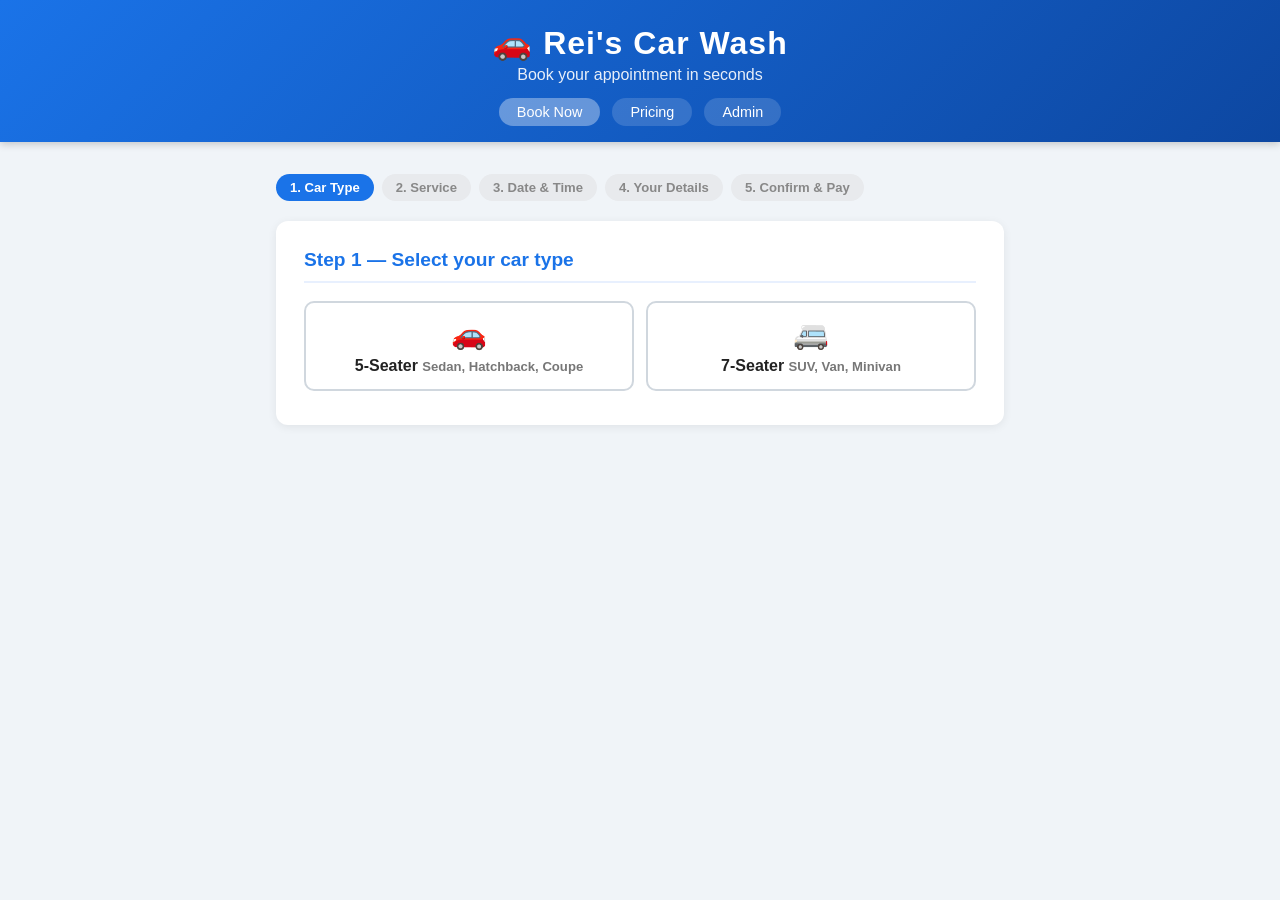
==== index.html @ 037c61a2 "Add Rei's Car Wash scheduling and payment system Full-featured car wash booking system with no paid " ====
<!DOCTYPE html>
<html lang="en">
<head>
  <meta charset="UTF-8" />
  <meta name="viewport" content="width=device-width, initial-scale=1.0" />
  <title>Book a Wash – Rei's Car Wash</title>
  <link rel="stylesheet" href="style.css" />
</head>
<body>

<header>
  <h1>🚗 Rei's Car Wash</h1>
  <p>Book your appointment in seconds</p>
  <nav>
    <a href="index.html" class="active">Book Now</a>
    <a href="pricing.html">Pricing</a>
    <a href="admin.html">Admin</a>
  </nav>
</header>

<div class="container">

  <!-- Step tracker -->
  <div id="stepTracker" style="display:flex;gap:8px;margin-bottom:20px;flex-wrap:wrap;">
    <div class="step-indicator active" data-step="1">1. Car Type</div>
    <div class="step-indicator" data-step="2">2. Service</div>
    <div class="step-indicator" data-step="3">3. Date &amp; Time</div>
    <div class="step-indicator" data-step="4">4. Your Details</div>
    <div class="step-indicator" data-step="5">5. Confirm &amp; Pay</div>
  </div>

  <!-- ── Step 1: Car Type ───────────────────── -->
  <div id="step1" class="step-panel">
    <div class="card">
      <h2>Step 1 — Select your car type</h2>
      <div class="option-grid" id="carTypeGrid"></div>
    </div>
  </div>

  <!-- ── Step 2: Service ────────────────────── -->
  <div id="step2" class="step-panel" style="display:none">
    <div class="card">
      <h2>Step 2 — Choose a service</h2>
      <div class="option-grid" id="serviceGrid"></div>
    </div>
    <div style="text-align:right">
      <button class="btn btn-secondary btn-sm" onclick="goToStep(1)">← Back</button>
    </div>
  </div>

  <!-- ── Step 3: Date & Time ────────────────── -->
  <div id="step3" class="step-panel" style="display:none">
    <div class="card">
      <h2>Step 3 — Pick a date &amp; time</h2>

      <div class="form-group">
        <label for="dateInput">Select a date</label>
        <input type="date" id="dateInput" />
      </div>

      <div class="form-group">
        <label>Available time slots</label>
        <div id="slotGrid" class="slot-grid">
          <p style="color:#888;font-size:0.9rem">Choose a date to see available slots.</p>
        </div>
      </div>
    </div>
    <div style="text-align:right">
      <button class="btn btn-secondary btn-sm" onclick="goToStep(2)">← Back</button>
    </div>
  </div>

  <!-- ── Step 4: Customer Details ───────────── -->
  <div id="step4" class="step-panel" style="display:none">
    <div class="card">
      <h2>Step 4 — Your details</h2>

      <div class="form-group">
        <label for="custName">Full name *</label>
        <input type="text" id="custName" placeholder="Jane Smith" />
      </div>

      <div class="form-group">
        <label for="custEmail">Email address *</label>
        <input type="email" id="custEmail" placeholder="jane@email.com" />
      </div>

      <div class="form-group">
        <label for="custPhone">Phone number (optional)</label>
        <input type="tel" id="custPhone" placeholder="+1 555 000 0000" />
      </div>

      <div class="form-group">
        <label for="custNotes">Special requests (optional)</label>
        <textarea id="custNotes" placeholder="e.g. extra dirty, needs pet hair removal…"></textarea>
      </div>
    </div>
    <div style="text-align:right">
      <button class="btn btn-secondary btn-sm" onclick="goToStep(3)">← Back</button>
    </div>
  </div>

  <!-- ── Step 5: Summary & Pay ─────────────── -->
  <div id="step5" class="step-panel" style="display:none">
    <div class="card">
      <h2>Step 5 — Review &amp; pay</h2>

      <div class="summary-box" id="bookingSummary"></div>

      <div id="paymentSection">
        <div class="alert alert-info">
          💳 Pay securely via PayPal. No account needed — you can also pay with a debit or credit card on the PayPal page.
        </div>

        <a id="paypalBtn" href="#" target="_blank" class="btn btn-paypal">
          <img src="https://www.paypalobjects.com/webstatic/icon/pp258.png"
               alt="PayPal" width="24" style="border-radius:4px" onerror="this.style.display='none'" />
          Pay with PayPal
        </a>

        <button class="btn btn-primary" id="confirmBtn" style="margin-top:12px">
          ✅ I've paid — Confirm my booking
        </button>
      </div>

      <div id="alreadyPaidNotice" style="display:none" class="alert alert-warning">
        ℹ️ Click <strong>"Confirm my booking"</strong> after completing your PayPal payment.
      </div>
    </div>
    <div style="text-align:right">
      <button class="btn btn-secondary btn-sm" onclick="goToStep(4)">← Back</button>
    </div>
  </div>

</div><!-- /.container -->

<script src="data.js"></script>
<script>
/* ==========================================
   Booking page logic
   ========================================== */

let booking = {
  carTypeId: null,
  serviceId: null,
  date: null,
  time: null,
  customerName: null,
  customerEmail: null,
  customerPhone: null,
  customerNotes: null
};

let currentStep = 1;

// ── Step tracker styling ─────────────────────
(function injectStepStyles() {
  const s = document.createElement("style");
  s.textContent = `
    .step-indicator {
      padding: 6px 14px;
      border-radius: 20px;
      font-size: 0.82rem;
      font-weight: 600;
      background: #e8eaed;
      color: #888;
      white-space: nowrap;
    }
    .step-indicator.active {
      background: #1a73e8;
      color: white;
    }
    .step-indicator.done {
      background: #43a047;
      color: white;
    }
  `;
  document.head.appendChild(s);
})();

// ── Car type grid ─────────────────────────────
function renderCarTypes() {
  const grid = document.getElementById("carTypeGrid");
  grid.innerHTML = CAR_TYPES.map(ct => `
    <label class="option-card" id="ct-${ct.id}" onclick="selectCarType('${ct.id}')">
      <span class="icon">${ct.icon}</span>
      <span class="name">${ct.name}</span>
      <span class="duration">${ct.description}</span>
    </label>
  `).join("");
}

function selectCarType(id) {
  booking.carTypeId = id;
  document.querySelectorAll("#carTypeGrid .option-card").forEach(el => el.classList.remove("selected"));
  document.getElementById("ct-" + id).classList.add("selected");
  setTimeout(() => goToStep(2), 300);
}

// ── Service grid ──────────────────────────────
function renderServices() {
  const grid = document.getElementById("serviceGrid");
  grid.innerHTML = SERVICES.map(s => {
    const price = booking.carTypeId ? s.prices[booking.carTypeId] : "–";
    return `
      <label class="option-card" id="svc-${s.id}" onclick="selectService('${s.id}')">
        <span class="icon">${s.icon}</span>
        <span class="name">${s.name}</span>
        <span class="price">${CONFIG.currency}${price}</span>
        <span class="duration">⏱ ${s.duration} min · ${s.description}</span>
      </label>
    `;
  }).join("");
}

function selectService(id) {
  booking.serviceId = id;
  document.querySelectorAll("#serviceGrid .option-card").forEach(el => el.classList.remove("selected"));
  document.getElementById("svc-" + id).classList.add("selected");
  setTimeout(() => goToStep(3), 300);
}

// ── Date & slot selection ─────────────────────
function initDatePicker() {
  const input = document.getElementById("dateInput");
  const today = new Date();
  const max   = new Date(today);
  max.setDate(max.getDate() + CONFIG.bookingWindowDays);

  input.min = today.toISOString().split("T")[0];
  input.max = max.toISOString().split("T")[0];
  input.value = "";

  input.addEventListener("change", () => {
    booking.date = input.value;
    booking.time = null;
    renderSlots();
  });
}

function renderSlots() {
  const grid = document.getElementById("slotGrid");
  if (!booking.date) { grid.innerHTML = "<p>Choose a date above.</p>"; return; }

  const dayName = Utils.getDayName(booking.date);
  const schedule = Storage.getSchedule();
  const daySched = schedule[dayName];

  if (!daySched || !daySched.open) {
    grid.innerHTML = `<div class="alert alert-warning">Sorry, we are closed on ${dayName.charAt(0).toUpperCase()+dayName.slice(1)}s.</div>`;
    return;
  }

  const service = SERVICES.find(s => s.id === booking.serviceId);
  const allBookings = Storage.getBookings().filter(b => b.date === booking.date && b.status !== "cancelled");

  // Convert existing bookings to {startMins, duration}
  const bookedSlots = allBookings.map(b => {
    const svc = SERVICES.find(s => s.id === b.serviceId);
    const [h, m] = b.time.split(":").map(Number);
    return { startMins: h * 60 + m, duration: svc ? svc.duration : 60 };
  });

  const slots = Utils.generateSlots(daySched, bookedSlots, service.duration);

  if (slots.length === 0) {
    grid.innerHTML = `<div class="alert alert-warning">No available slots on this day for a ${service.name} (${service.duration} min). Try another day.</div>`;
    return;
  }

  grid.innerHTML = slots.map(slot => `
    <button class="slot-btn ${slot.booked ? "booked" : ""} ${booking.time === slot.time ? "selected" : ""}"
            onclick="${slot.booked ? "" : `selectSlot('${slot.time}')`}"
            ${slot.booked ? "disabled" : ""}>
      ${Utils.formatTime(slot.time)}${slot.booked ? "<br><small>Booked</small>" : ""}
    </button>
  `).join("");
}

function selectSlot(time) {
  booking.time = time;
  document.querySelectorAll(".slot-btn").forEach(b => b.classList.remove("selected"));
  event.target.closest(".slot-btn").classList.add("selected");
  setTimeout(() => goToStep(4), 300);
}

// ── Summary ───────────────────────────────────
function renderSummary() {
  const service  = SERVICES.find(s => s.id === booking.serviceId);
  const carType  = CAR_TYPES.find(c => c.id === booking.carTypeId);
  const price    = service.prices[booking.carTypeId];

  document.getElementById("bookingSummary").innerHTML = `
    <h3>📋 Booking Summary</h3>
    <div class="summary-row"><span>Name</span><span>${booking.customerName}</span></div>
    <div class="summary-row"><span>Email</span><span>${booking.customerEmail}</span></div>
    <div class="summary-row"><span>Date</span><span>${Utils.formatDate(booking.date)}</span></div>
    <div class="summary-row"><span>Time</span><span>${Utils.formatTime(booking.time)}</span></div>
    <div class="summary-row"><span>Car type</span><span>${carType.icon} ${carType.name}</span></div>
    <div class="summary-row"><span>Service</span><span>${service.icon} ${service.name}</span></div>
    <div class="summary-row"><span>Duration</span><span>${service.duration} min</span></div>
    <div class="summary-row total"><span>Total due</span><span>${CONFIG.currency}${price}</span></div>
  `;

  const paypalUrl = Utils.paypalLink(price, `${service.name} – ${CONFIG.businessName}`);
  document.getElementById("paypalBtn").href = paypalUrl;
}

// ── Step navigation ───────────────────────────
function goToStep(n) {
  // Validate before advancing
  if (n > currentStep) {
    if (!validateStep(currentStep)) return;
  }

  document.querySelectorAll(".step-panel").forEach((el, i) => {
    el.style.display = (i + 1 === n) ? "block" : "none";
  });

  document.querySelectorAll(".step-indicator").forEach((el, i) => {
    el.classList.remove("active", "done");
    if (i + 1 === n)  el.classList.add("active");
    if (i + 1 < n)   el.classList.add("done");
  });

  currentStep = n;

  if (n === 2) renderServices();
  if (n === 3) initDatePicker();
  if (n === 5) renderSummary();

  window.scrollTo({ top: 0, behavior: "smooth" });
}

function validateStep(n) {
  if (n === 1 && !booking.carTypeId) {
    alert("Please select a car type."); return false;
  }
  if (n === 2 && !booking.serviceId) {
    alert("Please choose a service."); return false;
  }
  if (n === 3) {
    if (!booking.date) { alert("Please pick a date."); return false; }
    if (!booking.time) { alert("Please select a time slot."); return false; }
  }
  if (n === 4) {
    const name  = document.getElementById("custName").value.trim();
    const email = document.getElementById("custEmail").value.trim();
    if (!name)  { alert("Please enter your name."); return false; }
    if (!email || !email.includes("@")) { alert("Please enter a valid email."); return false; }
    booking.customerName  = name;
    booking.customerEmail = email;
    booking.customerPhone = document.getElementById("custPhone").value.trim();
    booking.customerNotes = document.getElementById("custNotes").value.trim();
  }
  return true;
}

// ── Confirm booking ───────────────────────────
document.getElementById("confirmBtn").addEventListener("click", () => {
  const saved = Storage.addBooking({ ...booking });

  // Redirect to confirmation page
  localStorage.setItem("rcw_last_booking", JSON.stringify(saved));
  window.location.href = "confirmation.html";
});

// ── Init ──────────────────────────────────────
renderCarTypes();
</script>

</body>
</html>
---- style.css ----
/* =============================================
   Rei's Car Wash - Main Stylesheet
   ============================================= */

* {
  box-sizing: border-box;
  margin: 0;
  padding: 0;
}

body {
  font-family: 'Segoe UI', Tahoma, Geneva, Verdana, sans-serif;
  background: #f0f4f8;
  color: #333;
  min-height: 100vh;
}

/* ── Header ─────────────────────────────────── */
header {
  background: linear-gradient(135deg, #1a73e8, #0d47a1);
  color: white;
  text-align: center;
  padding: 24px 16px 16px;
  box-shadow: 0 2px 8px rgba(0,0,0,0.2);
}

header h1 {
  font-size: 2rem;
  letter-spacing: 1px;
}

header p {
  opacity: 0.9;
  margin-top: 4px;
  font-size: 1rem;
}

nav {
  display: flex;
  justify-content: center;
  gap: 12px;
  margin-top: 14px;
  flex-wrap: wrap;
}

nav a {
  color: white;
  text-decoration: none;
  background: rgba(255,255,255,0.15);
  padding: 6px 18px;
  border-radius: 20px;
  font-size: 0.9rem;
  transition: background 0.2s;
}

nav a:hover, nav a.active {
  background: rgba(255,255,255,0.35);
}

/* ── Main container ──────────────────────────── */
.container {
  max-width: 760px;
  margin: 32px auto;
  padding: 0 16px;
}

/* ── Cards ──────────────────────────────────── */
.card {
  background: white;
  border-radius: 12px;
  padding: 28px;
  margin-bottom: 24px;
  box-shadow: 0 2px 10px rgba(0,0,0,0.07);
}

.card h2 {
  font-size: 1.2rem;
  color: #1a73e8;
  margin-bottom: 18px;
  border-bottom: 2px solid #e8f0fe;
  padding-bottom: 10px;
}

/* ── Form elements ──────────────────────────── */
.form-group {
  margin-bottom: 18px;
}

label {
  display: block;
  font-weight: 600;
  margin-bottom: 6px;
  color: #444;
  font-size: 0.95rem;
}

input[type="text"],
input[type="email"],
input[type="tel"],
input[type="date"],
input[type="time"],
input[type="number"],
select,
textarea {
  width: 100%;
  padding: 10px 14px;
  border: 1.5px solid #d0d7de;
  border-radius: 8px;
  font-size: 1rem;
  transition: border-color 0.2s;
  background: #fafafa;
}

input:focus, select:focus, textarea:focus {
  outline: none;
  border-color: #1a73e8;
  background: white;
}

textarea {
  resize: vertical;
  min-height: 80px;
}

/* ── Service / car type grid ────────────────── */
.option-grid {
  display: grid;
  grid-template-columns: repeat(auto-fit, minmax(190px, 1fr));
  gap: 12px;
  margin-top: 6px;
}

.option-card {
  border: 2px solid #d0d7de;
  border-radius: 10px;
  padding: 14px 16px;
  cursor: pointer;
  transition: all 0.2s;
  user-select: none;
  text-align: center;
}

.option-card:hover {
  border-color: #1a73e8;
  background: #e8f0fe;
}

.option-card.selected {
  border-color: #1a73e8;
  background: #e8f0fe;
}

.option-card input[type="radio"],
.option-card input[type="checkbox"] {
  display: none;
}

.option-card .icon {
  font-size: 1.8rem;
  display: block;
  margin-bottom: 6px;
}

.option-card .name {
  font-weight: 700;
  font-size: 1rem;
  color: #222;
}

.option-card .price {
  color: #1a73e8;
  font-size: 0.9rem;
  font-weight: 600;
  margin-top: 4px;
}

.option-card .duration {
  color: #777;
  font-size: 0.82rem;
  margin-top: 2px;
}

/* ── Time slot picker ───────────────────────── */
.slot-grid {
  display: flex;
  flex-wrap: wrap;
  gap: 10px;
  margin-top: 8px;
}

.slot-btn {
  padding: 8px 16px;
  border: 2px solid #d0d7de;
  border-radius: 8px;
  background: white;
  cursor: pointer;
  font-size: 0.9rem;
  font-weight: 600;
  color: #444;
  transition: all 0.2s;
}

.slot-btn:hover {
  border-color: #1a73e8;
  color: #1a73e8;
}

.slot-btn.selected {
  background: #1a73e8;
  border-color: #1a73e8;
  color: white;
}

.slot-btn.booked {
  background: #f5f5f5;
  color: #bbb;
  border-color: #e0e0e0;
  cursor: not-allowed;
  text-decoration: line-through;
}

/* ── Summary box ────────────────────────────── */
.summary-box {
  background: #e8f0fe;
  border-left: 4px solid #1a73e8;
  border-radius: 8px;
  padding: 16px 20px;
  margin-bottom: 18px;
}

.summary-box h3 {
  color: #1a73e8;
  margin-bottom: 10px;
  font-size: 1rem;
}

.summary-row {
  display: flex;
  justify-content: space-between;
  padding: 4px 0;
  font-size: 0.95rem;
}

.summary-row.total {
  font-weight: 700;
  font-size: 1.05rem;
  border-top: 1px solid #c5d8ff;
  margin-top: 8px;
  padding-top: 8px;
  color: #0d47a1;
}

/* ── Buttons ─────────────────────────────────── */
.btn {
  display: inline-block;
  padding: 12px 28px;
  border-radius: 8px;
  border: none;
  font-size: 1rem;
  font-weight: 700;
  cursor: pointer;
  text-decoration: none;
  transition: all 0.2s;
  text-align: center;
}

.btn-primary {
  background: #1a73e8;
  color: white;
  width: 100%;
}

.btn-primary:hover {
  background: #1558b0;
}

.btn-paypal {
  background: #003087;
  color: white;
  width: 100%;
  margin-top: 10px;
  display: flex;
  align-items: center;
  justify-content: center;
  gap: 10px;
}

.btn-paypal:hover {
  background: #00206b;
}

.btn-secondary {
  background: #f1f3f4;
  color: #444;
  border: 1.5px solid #d0d7de;
}

.btn-secondary:hover {
  background: #e2e5ea;
}

.btn-danger {
  background: #e53935;
  color: white;
  padding: 6px 14px;
  font-size: 0.85rem;
}

.btn-danger:hover {
  background: #b71c1c;
}

.btn-sm {
  padding: 7px 16px;
  font-size: 0.85rem;
}

/* ── Alert / Info boxes ─────────────────────── */
.alert {
  padding: 14px 18px;
  border-radius: 8px;
  margin-bottom: 16px;
  font-size: 0.95rem;
}

.alert-success {
  background: #e8f5e9;
  border-left: 4px solid #43a047;
  color: #1b5e20;
}

.alert-info {
  background: #e3f2fd;
  border-left: 4px solid #1e88e5;
  color: #0d47a1;
}

.alert-warning {
  background: #fff8e1;
  border-left: 4px solid #ffb300;
  color: #6d4c00;
}

.alert-error {
  background: #ffebee;
  border-left: 4px solid #e53935;
  color: #b71c1c;
}

/* ── Confirmation page ──────────────────────── */
.confirmation-header {
  text-align: center;
  padding: 20px 0 10px;
}

.confirmation-header .check-icon {
  font-size: 3.5rem;
  display: block;
  margin-bottom: 8px;
}

.confirmation-header h2 {
  font-size: 1.5rem;
  color: #2e7d32;
  border: none;
  margin: 0;
  padding: 0;
}

.confirmation-header p {
  color: #555;
  margin-top: 6px;
}

.detail-table {
  width: 100%;
  border-collapse: collapse;
  margin-top: 10px;
}

.detail-table td {
  padding: 9px 12px;
  border-bottom: 1px solid #eee;
  font-size: 0.95rem;
}

.detail-table td:first-child {
  font-weight: 600;
  color: #555;
  width: 40%;
}

/* ── Admin specific ─────────────────────────── */
.schedule-grid {
  display: grid;
  grid-template-columns: repeat(auto-fill, minmax(140px, 1fr));
  gap: 10px;
  margin-top: 8px;
}

.day-card {
  border: 2px solid #d0d7de;
  border-radius: 10px;
  padding: 12px;
  text-align: center;
  cursor: pointer;
  transition: all 0.2s;
  user-select: none;
}

.day-card.active {
  border-color: #1a73e8;
  background: #e8f0fe;
}

.day-card .day-name {
  font-weight: 700;
  margin-bottom: 6px;
}

.day-card .day-hours {
  font-size: 0.78rem;
  color: #666;
}

.time-range {
  display: flex;
  gap: 10px;
  align-items: center;
}

.time-range span {
  color: #777;
  font-size: 0.9rem;
}

.bookings-list {
  list-style: none;
}

.booking-item {
  display: flex;
  justify-content: space-between;
  align-items: center;
  padding: 12px 14px;
  border: 1px solid #e0e0e0;
  border-radius: 8px;
  margin-bottom: 10px;
  background: #fafafa;
  flex-wrap: wrap;
  gap: 8px;
}

.booking-item .booking-info .name {
  font-weight: 700;
  font-size: 1rem;
}

.booking-item .booking-info .details {
  font-size: 0.85rem;
  color: #666;
  margin-top: 2px;
}

.booking-item .booking-actions {
  display: flex;
  gap: 8px;
}

.badge {
  display: inline-block;
  padding: 2px 10px;
  border-radius: 12px;
  font-size: 0.78rem;
  font-weight: 700;
}

.badge-pending {
  background: #fff8e1;
  color: #f57f17;
}

.badge-confirmed {
  background: #e8f5e9;
  color: #2e7d32;
}

.badge-cancelled {
  background: #ffebee;
  color: #c62828;
}

/* ── Pricing table ──────────────────────────── */
.pricing-table {
  width: 100%;
  border-collapse: collapse;
  font-size: 0.95rem;
}

.pricing-table th {
  background: #1a73e8;
  color: white;
  padding: 10px 14px;
  text-align: left;
}

.pricing-table td {
  padding: 10px 14px;
  border-bottom: 1px solid #e0e0e0;
}

.pricing-table tr:last-child td {
  border-bottom: none;
}

.pricing-table tr:nth-child(even) td {
  background: #f8f9fa;
}

/* ── Responsive ─────────────────────────────── */
@media (max-width: 500px) {
  header h1 { font-size: 1.5rem; }
  .container { padding: 0 10px; }
  .card { padding: 18px; }
  .time-range { flex-direction: column; align-items: flex-start; }
}

/* ── Print styles (for confirmation) ───────── */
@media print {
  header nav, .btn, .no-print { display: none !important; }
  body { background: white; }
  .card { box-shadow: none; border: 1px solid #ccc; }
}
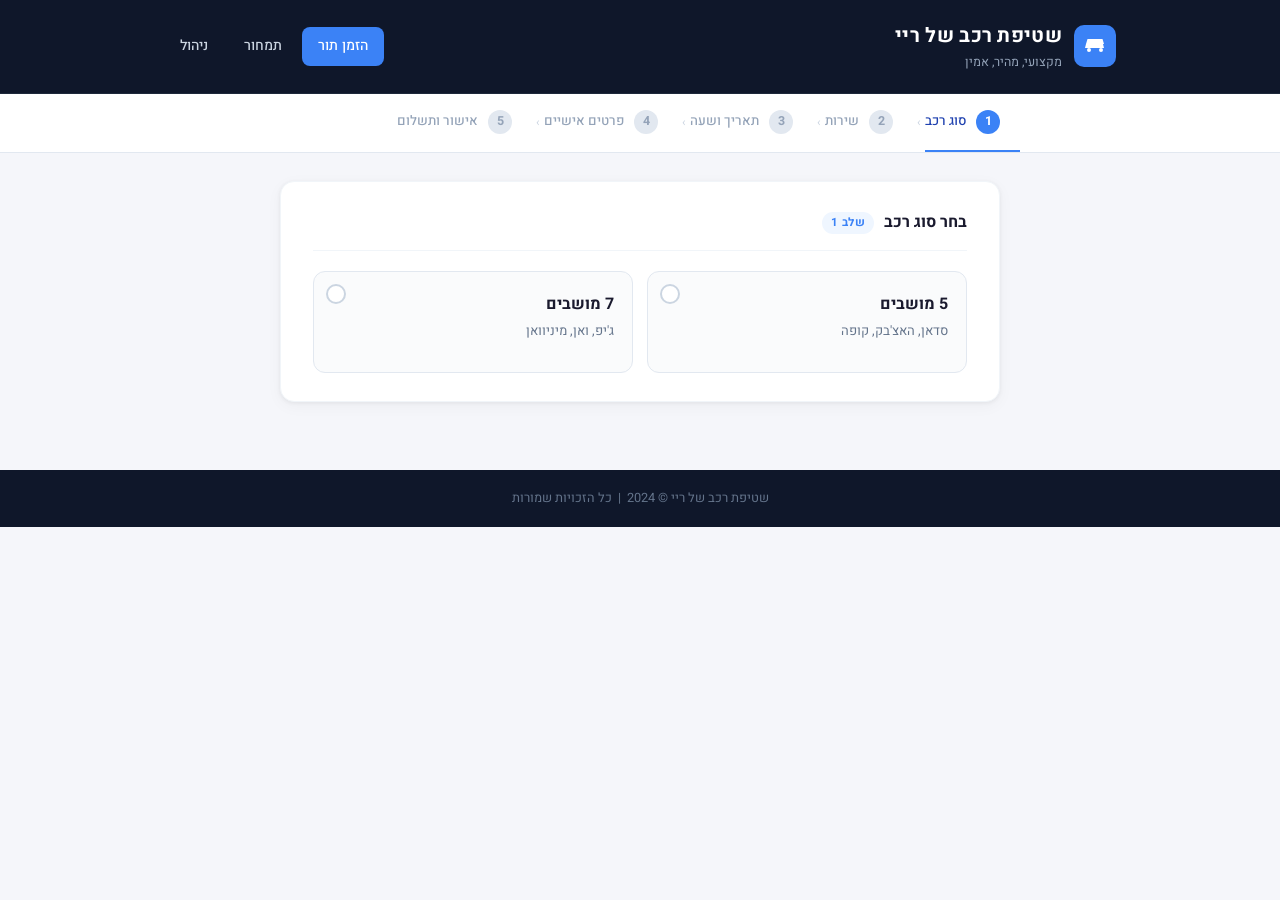
==== commit c638622d: "Fix step 4 next button, booked slot blocking, full Hebrew rewrite - Add "המשך לתשלום" (next) button " ====
--- a/index.html
+++ b/index.html
@@ -1,192 +1,203 @@
 <!DOCTYPE html>
-<html lang="en">
+<html lang="he" dir="rtl">
 <head>
   <meta charset="UTF-8" />
   <meta name="viewport" content="width=device-width, initial-scale=1.0" />
-  <title>Book a Wash – Rei's Car Wash</title>
+  <title>הזמן תור - שטיפת רכב של ריי</title>
   <link rel="stylesheet" href="style.css" />
 </head>
 <body>
 
 <header>
-  <h1>🚗 Rei's Car Wash</h1>
-  <p>Book your appointment in seconds</p>
-  <nav>
-    <a href="index.html" class="active">Book Now</a>
-    <a href="pricing.html">Pricing</a>
-    <a href="admin.html">Admin</a>
-  </nav>
+  <div class="header-top">
+    <div class="logo">
+      <div class="logo-icon">
+        <svg viewBox="0 0 24 24" xmlns="http://www.w3.org/2000/svg">
+          <path d="M21 10H3l1.5-5h15L21 10zM3 10l-1 4h19l-1-4M6 18a2 2 0 1 0 0-4 2 2 0 0 0 0 4zM18 18a2 2 0 1 0 0-4 2 2 0 0 0 0 4z"/>
+        </svg>
+      </div>
+      <div class="logo-text">
+        <h1>שטיפת רכב של ריי</h1>
+        <p>מקצועי, מהיר, אמין</p>
+      </div>
+    </div>
+    <nav>
+      <a href="index.html" class="active">הזמן תור</a>
+      <a href="pricing.html">תמחור</a>
+      <a href="admin.html">ניהול</a>
+    </nav>
+  </div>
+  <div class="header-divider"></div>
 </header>
 
+<!-- Step bar -->
+<div class="step-bar">
+  <div class="step-bar-inner">
+    <div class="step-item active" id="si1">
+      <span class="step-num">1</span>סוג רכב
+    </div>
+    <span class="step-sep">›</span>
+    <div class="step-item" id="si2">
+      <span class="step-num">2</span>שירות
+    </div>
+    <span class="step-sep">›</span>
+    <div class="step-item" id="si3">
+      <span class="step-num">3</span>תאריך ושעה
+    </div>
+    <span class="step-sep">›</span>
+    <div class="step-item" id="si4">
+      <span class="step-num">4</span>פרטים אישיים
+    </div>
+    <span class="step-sep">›</span>
+    <div class="step-item" id="si5">
+      <span class="step-num">5</span>אישור ותשלום
+    </div>
+  </div>
+</div>
+
 <div class="container">
 
-  <!-- Step tracker -->
-  <div id="stepTracker" style="display:flex;gap:8px;margin-bottom:20px;flex-wrap:wrap;">
-    <div class="step-indicator active" data-step="1">1. Car Type</div>
-    <div class="step-indicator" data-step="2">2. Service</div>
-    <div class="step-indicator" data-step="3">3. Date &amp; Time</div>
-    <div class="step-indicator" data-step="4">4. Your Details</div>
-    <div class="step-indicator" data-step="5">5. Confirm &amp; Pay</div>
-  </div>
-
-  <!-- ── Step 1: Car Type ───────────────────── -->
+  <!-- Step 1: Car Type -->
   <div id="step1" class="step-panel">
     <div class="card">
-      <h2>Step 1 — Select your car type</h2>
+      <div class="card-title">בחר סוג רכב <span class="title-badge">שלב 1</span></div>
       <div class="option-grid" id="carTypeGrid"></div>
     </div>
   </div>
 
-  <!-- ── Step 2: Service ────────────────────── -->
+  <!-- Step 2: Service -->
   <div id="step2" class="step-panel" style="display:none">
     <div class="card">
-      <h2>Step 2 — Choose a service</h2>
+      <div class="card-title">בחר שירות <span class="title-badge">שלב 2</span></div>
       <div class="option-grid" id="serviceGrid"></div>
     </div>
-    <div style="text-align:right">
-      <button class="btn btn-secondary btn-sm" onclick="goToStep(1)">← Back</button>
-    </div>
-  </div>
-
-  <!-- ── Step 3: Date & Time ────────────────── -->
+    <div style="text-align:left">
+      <button class="btn btn-secondary btn-sm" onclick="goToStep(1)">חזור</button>
+    </div>
+  </div>
+
+  <!-- Step 3: Date & Time -->
   <div id="step3" class="step-panel" style="display:none">
     <div class="card">
-      <h2>Step 3 — Pick a date &amp; time</h2>
-
-      <div class="form-group">
-        <label for="dateInput">Select a date</label>
+      <div class="card-title">בחר תאריך ושעה <span class="title-badge">שלב 3</span></div>
+
+      <div class="form-group">
+        <label for="dateInput">תאריך</label>
         <input type="date" id="dateInput" />
       </div>
 
       <div class="form-group">
-        <label>Available time slots</label>
+        <label>שעות פנויות</label>
         <div id="slotGrid" class="slot-grid">
-          <p style="color:#888;font-size:0.9rem">Choose a date to see available slots.</p>
+          <p style="color:#94a3b8;font-size:0.88rem">בחר תאריך כדי לראות שעות פנויות.</p>
         </div>
       </div>
     </div>
-    <div style="text-align:right">
-      <button class="btn btn-secondary btn-sm" onclick="goToStep(2)">← Back</button>
-    </div>
-  </div>
-
-  <!-- ── Step 4: Customer Details ───────────── -->
+    <div style="text-align:left">
+      <button class="btn btn-secondary btn-sm" onclick="goToStep(2)">חזור</button>
+    </div>
+  </div>
+
+  <!-- Step 4: Customer Details -->
   <div id="step4" class="step-panel" style="display:none">
     <div class="card">
-      <h2>Step 4 — Your details</h2>
-
-      <div class="form-group">
-        <label for="custName">Full name *</label>
-        <input type="text" id="custName" placeholder="Jane Smith" />
-      </div>
-
-      <div class="form-group">
-        <label for="custEmail">Email address *</label>
-        <input type="email" id="custEmail" placeholder="jane@email.com" />
-      </div>
-
-      <div class="form-group">
-        <label for="custPhone">Phone number (optional)</label>
-        <input type="tel" id="custPhone" placeholder="+1 555 000 0000" />
-      </div>
-
-      <div class="form-group">
-        <label for="custNotes">Special requests (optional)</label>
-        <textarea id="custNotes" placeholder="e.g. extra dirty, needs pet hair removal…"></textarea>
-      </div>
-    </div>
-    <div style="text-align:right">
-      <button class="btn btn-secondary btn-sm" onclick="goToStep(3)">← Back</button>
-    </div>
-  </div>
-
-  <!-- ── Step 5: Summary & Pay ─────────────── -->
+      <div class="card-title">פרטים אישיים <span class="title-badge">שלב 4</span></div>
+
+      <div class="form-group">
+        <label for="custName">שם מלא *</label>
+        <input type="text" id="custName" placeholder="ישראל ישראלי" />
+      </div>
+
+      <div class="form-group">
+        <label for="custEmail">כתובת אימייל *</label>
+        <input type="email" id="custEmail" placeholder="israel@email.com" />
+      </div>
+
+      <div class="form-group">
+        <label for="custPhone">מספר טלפון (אופציונלי)</label>
+        <input type="tel" id="custPhone" placeholder="050-000-0000" />
+      </div>
+
+      <div class="form-group">
+        <label for="custNotes">בקשות מיוחדות (אופציונלי)</label>
+        <textarea id="custNotes" placeholder="לדוגמה: רכב מלוכלך במיוחד, הסרת שיער חיות מחמד..."></textarea>
+      </div>
+    </div>
+    <div style="display:flex;justify-content:space-between;align-items:center;margin-top:4px">
+      <button class="btn btn-secondary btn-sm" onclick="goToStep(3)">חזור</button>
+      <button class="btn btn-primary btn-sm" style="width:auto;padding:10px 28px" onclick="goToStep(5)">המשך לתשלום</button>
+    </div>
+  </div>
+
+  <!-- Step 5: Summary & Pay -->
   <div id="step5" class="step-panel" style="display:none">
     <div class="card">
-      <h2>Step 5 — Review &amp; pay</h2>
+      <div class="card-title">סיכום הזמנה ותשלום <span class="title-badge">שלב 5</span></div>
 
       <div class="summary-box" id="bookingSummary"></div>
 
-      <div id="paymentSection">
-        <div class="alert alert-info">
-          💳 Pay securely via PayPal. No account needed — you can also pay with a debit or credit card on the PayPal page.
-        </div>
-
-        <a id="paypalBtn" href="#" target="_blank" class="btn btn-paypal">
-          <img src="https://www.paypalobjects.com/webstatic/icon/pp258.png"
-               alt="PayPal" width="24" style="border-radius:4px" onerror="this.style.display='none'" />
-          Pay with PayPal
-        </a>
-
-        <button class="btn btn-primary" id="confirmBtn" style="margin-top:12px">
-          ✅ I've paid — Confirm my booking
-        </button>
-      </div>
-
-      <div id="alreadyPaidNotice" style="display:none" class="alert alert-warning">
-        ℹ️ Click <strong>"Confirm my booking"</strong> after completing your PayPal payment.
-      </div>
-    </div>
-    <div style="text-align:right">
-      <button class="btn btn-secondary btn-sm" onclick="goToStep(4)">← Back</button>
-    </div>
-  </div>
-
-</div><!-- /.container -->
+      <div class="alert alert-info">
+        <div class="alert-dot"></div>
+        <div>שלח את התשלום דרך <strong>Bitt / DCash</strong> לפרטים המופיעים למטה, ולאחר מכן לחץ על "אשר הזמנה".</div>
+      </div>
+
+      <!-- Bitt inline details -->
+      <div style="border:1.5px solid #d1fae5;border-radius:12px;padding:18px;margin-bottom:16px;background:#f0fdf4">
+        <div style="font-weight:700;color:#065f46;font-size:0.95rem;margin-bottom:12px">פרטי תשלום Bitt / DCash</div>
+        <table style="width:100%;border-collapse:collapse;font-size:0.9rem">
+          <tr>
+            <td style="color:#6b7280;padding:5px 0;width:40%">שלח אל</td>
+            <td style="font-weight:700;color:#1a1a2e" id="s5BittId"></td>
+          </tr>
+          <tr>
+            <td style="color:#6b7280;padding:5px 0">שם חשבון</td>
+            <td style="font-weight:700;color:#1a1a2e" id="s5BittName"></td>
+          </tr>
+          <tr>
+            <td style="color:#6b7280;padding:5px 0">סכום</td>
+            <td style="font-weight:800;color:#065f46;font-size:1.05rem" id="s5BittAmt"></td>
+          </tr>
+          <tr>
+            <td style="color:#6b7280;padding:5px 0">הערה / אסמכתא</td>
+            <td style="font-weight:700;color:#1a1a2e">יוצג לאחר אישור ההזמנה</td>
+          </tr>
+        </table>
+      </div>
+
+      <button class="btn btn-primary" id="confirmBtn">
+        שלחתי את התשלום - אשר הזמנה
+      </button>
+    </div>
+    <div style="text-align:left">
+      <button class="btn btn-secondary btn-sm" onclick="goToStep(4)">חזור</button>
+    </div>
+  </div>
+
+</div>
+
+<footer>
+  <p>שטיפת רכב של ריי &copy; 2024 &nbsp;|&nbsp; כל הזכויות שמורות</p>
+</footer>
 
 <script src="data.js"></script>
 <script>
-/* ==========================================
-   Booking page logic
-   ========================================== */
-
 let booking = {
-  carTypeId: null,
-  serviceId: null,
-  date: null,
-  time: null,
-  customerName: null,
-  customerEmail: null,
-  customerPhone: null,
-  customerNotes: null
+  carTypeId: null, serviceId: null,
+  date: null, time: null,
+  customerName: null, customerEmail: null,
+  customerPhone: null, customerNotes: null
 };
 
 let currentStep = 1;
 
-// ── Step tracker styling ─────────────────────
-(function injectStepStyles() {
-  const s = document.createElement("style");
-  s.textContent = `
-    .step-indicator {
-      padding: 6px 14px;
-      border-radius: 20px;
-      font-size: 0.82rem;
-      font-weight: 600;
-      background: #e8eaed;
-      color: #888;
-      white-space: nowrap;
-    }
-    .step-indicator.active {
-      background: #1a73e8;
-      color: white;
-    }
-    .step-indicator.done {
-      background: #43a047;
-      color: white;
-    }
-  `;
-  document.head.appendChild(s);
-})();
-
-// ── Car type grid ─────────────────────────────
+// ── Car types ─────────────────────────────────
 function renderCarTypes() {
-  const grid = document.getElementById("carTypeGrid");
-  grid.innerHTML = CAR_TYPES.map(ct => `
-    <label class="option-card" id="ct-${ct.id}" onclick="selectCarType('${ct.id}')">
-      <span class="icon">${ct.icon}</span>
-      <span class="name">${ct.name}</span>
-      <span class="duration">${ct.description}</span>
-    </label>
+  document.getElementById("carTypeGrid").innerHTML = CAR_TYPES.map(ct => `
+    <div class="option-card" id="ct-${ct.id}" onclick="selectCarType('${ct.id}')">
+      <div class="check-mark"></div>
+      <div class="opt-name">${ct.name}</div>
+      <div class="opt-desc">${ct.description}</div>
+    </div>
   `).join("");
 }
 
@@ -194,21 +205,21 @@
   booking.carTypeId = id;
   document.querySelectorAll("#carTypeGrid .option-card").forEach(el => el.classList.remove("selected"));
   document.getElementById("ct-" + id).classList.add("selected");
-  setTimeout(() => goToStep(2), 300);
-}
-
-// ── Service grid ──────────────────────────────
+  setTimeout(() => goToStep(2), 280);
+}
+
+// ── Services ──────────────────────────────────
 function renderServices() {
-  const grid = document.getElementById("serviceGrid");
-  grid.innerHTML = SERVICES.map(s => {
-    const price = booking.carTypeId ? s.prices[booking.carTypeId] : "–";
+  document.getElementById("serviceGrid").innerHTML = SERVICES.map(s => {
+    const price = booking.carTypeId ? s.prices[booking.carTypeId] : "-";
     return `
-      <label class="option-card" id="svc-${s.id}" onclick="selectService('${s.id}')">
-        <span class="icon">${s.icon}</span>
-        <span class="name">${s.name}</span>
-        <span class="price">${CONFIG.currency}${price}</span>
-        <span class="duration">⏱ ${s.duration} min · ${s.description}</span>
-      </label>
+      <div class="option-card" id="svc-${s.id}" onclick="selectService('${s.id}')">
+        <div class="check-mark"></div>
+        <div class="opt-name">${s.name}</div>
+        <div class="opt-desc">${s.description}</div>
+        <div class="opt-price">${CONFIG.currency}${price}</div>
+        <div class="opt-duration">${s.duration} דקות</div>
+      </div>
     `;
   }).join("");
 }
@@ -217,137 +228,128 @@
   booking.serviceId = id;
   document.querySelectorAll("#serviceGrid .option-card").forEach(el => el.classList.remove("selected"));
   document.getElementById("svc-" + id).classList.add("selected");
-  setTimeout(() => goToStep(3), 300);
-}
-
-// ── Date & slot selection ─────────────────────
+  setTimeout(() => goToStep(3), 280);
+}
+
+// ── Date & slots ──────────────────────────────
 function initDatePicker() {
   const input = document.getElementById("dateInput");
   const today = new Date();
   const max   = new Date(today);
   max.setDate(max.getDate() + CONFIG.bookingWindowDays);
-
-  input.min = today.toISOString().split("T")[0];
-  input.max = max.toISOString().split("T")[0];
-  input.value = "";
-
-  input.addEventListener("change", () => {
-    booking.date = input.value;
-    booking.time = null;
-    renderSlots();
-  });
+  input.min   = today.toISOString().split("T")[0];
+  input.max   = max.toISOString().split("T")[0];
+  if (!booking.date) input.value = "";
+  input.onchange = () => { booking.date = input.value; booking.time = null; renderSlots(); };
 }
 
 function renderSlots() {
   const grid = document.getElementById("slotGrid");
-  if (!booking.date) { grid.innerHTML = "<p>Choose a date above.</p>"; return; }
-
-  const dayName = Utils.getDayName(booking.date);
+  if (!booking.date) { grid.innerHTML = "<p style='color:#94a3b8;font-size:0.88rem'>בחר תאריך למעלה.</p>"; return; }
+
+  const dayName  = Utils.getDayName(booking.date);
   const schedule = Storage.getSchedule();
   const daySched = schedule[dayName];
 
   if (!daySched || !daySched.open) {
-    grid.innerHTML = `<div class="alert alert-warning">Sorry, we are closed on ${dayName.charAt(0).toUpperCase()+dayName.slice(1)}s.</div>`;
+    const dayMap = { monday:"שני", tuesday:"שלישי", wednesday:"רביעי", thursday:"חמישי", friday:"שישי", saturday:"שבת", sunday:"ראשון" };
+    grid.innerHTML = `<div class="alert alert-warning"><div class="alert-dot"></div><div>אנו סגורים ביום ${dayMap[dayName] || dayName}. אנא בחר יום אחר.</div></div>`;
     return;
   }
 
   const service = SERVICES.find(s => s.id === booking.serviceId);
-  const allBookings = Storage.getBookings().filter(b => b.date === booking.date && b.status !== "cancelled");
-
-  // Convert existing bookings to {startMins, duration}
-  const bookedSlots = allBookings.map(b => {
-    const svc = SERVICES.find(s => s.id === b.serviceId);
-    const [h, m] = b.time.split(":").map(Number);
-    return { startMins: h * 60 + m, duration: svc ? svc.duration : 60 };
-  });
+  const bookedSlots = Storage.getBookings()
+    .filter(b => b.date === booking.date && b.status !== "cancelled")
+    .map(b => {
+      const svc = SERVICES.find(s => s.id === b.serviceId);
+      const [h, m] = b.time.split(":").map(Number);
+      return { startMins: h * 60 + m, duration: svc ? svc.duration : 60 };
+    });
 
   const slots = Utils.generateSlots(daySched, bookedSlots, service.duration);
 
   if (slots.length === 0) {
-    grid.innerHTML = `<div class="alert alert-warning">No available slots on this day for a ${service.name} (${service.duration} min). Try another day.</div>`;
+    grid.innerHTML = `<div class="alert alert-warning"><div class="alert-dot"></div><div>אין שעות פנויות ביום זה לשירות ${service.name}. אנא בחר יום אחר.</div></div>`;
     return;
   }
 
-  grid.innerHTML = slots.map(slot => `
-    <button class="slot-btn ${slot.booked ? "booked" : ""} ${booking.time === slot.time ? "selected" : ""}"
-            onclick="${slot.booked ? "" : `selectSlot('${slot.time}')`}"
-            ${slot.booked ? "disabled" : ""}>
-      ${Utils.formatTime(slot.time)}${slot.booked ? "<br><small>Booked</small>" : ""}
-    </button>
-  `).join("");
-}
-
-function selectSlot(time) {
+  grid.innerHTML = slots.map(slot => {
+    if (slot.booked) {
+      return `<button class="slot-btn" disabled style="cursor:not-allowed;text-decoration:line-through;opacity:0.45">
+        ${Utils.formatTime(slot.time)}<br><small>תפוס</small>
+      </button>`;
+    }
+    return `<button class="slot-btn${booking.time === slot.time ? " selected" : ""}"
+        onclick="selectSlot('${slot.time}', this)">
+      ${Utils.formatTime(slot.time)}
+    </button>`;
+  }).join("");
+}
+
+function selectSlot(time, el) {
   booking.time = time;
   document.querySelectorAll(".slot-btn").forEach(b => b.classList.remove("selected"));
-  event.target.closest(".slot-btn").classList.add("selected");
-  setTimeout(() => goToStep(4), 300);
+  el.classList.add("selected");
+  setTimeout(() => goToStep(4), 280);
 }
 
 // ── Summary ───────────────────────────────────
 function renderSummary() {
-  const service  = SERVICES.find(s => s.id === booking.serviceId);
-  const carType  = CAR_TYPES.find(c => c.id === booking.carTypeId);
-  const price    = service.prices[booking.carTypeId];
+  const service = SERVICES.find(s => s.id === booking.serviceId);
+  const carType = CAR_TYPES.find(c => c.id === booking.carTypeId);
+  const price   = service.prices[booking.carTypeId];
 
   document.getElementById("bookingSummary").innerHTML = `
-    <h3>📋 Booking Summary</h3>
-    <div class="summary-row"><span>Name</span><span>${booking.customerName}</span></div>
-    <div class="summary-row"><span>Email</span><span>${booking.customerEmail}</span></div>
-    <div class="summary-row"><span>Date</span><span>${Utils.formatDate(booking.date)}</span></div>
-    <div class="summary-row"><span>Time</span><span>${Utils.formatTime(booking.time)}</span></div>
-    <div class="summary-row"><span>Car type</span><span>${carType.icon} ${carType.name}</span></div>
-    <div class="summary-row"><span>Service</span><span>${service.icon} ${service.name}</span></div>
-    <div class="summary-row"><span>Duration</span><span>${service.duration} min</span></div>
-    <div class="summary-row total"><span>Total due</span><span>${CONFIG.currency}${price}</span></div>
+    <h3>סיכום ההזמנה</h3>
+    <div class="summary-row"><span>שם</span><span>${booking.customerName}</span></div>
+    <div class="summary-row"><span>אימייל</span><span>${booking.customerEmail}</span></div>
+    <div class="summary-row"><span>תאריך</span><span>${Utils.formatDate(booking.date)}</span></div>
+    <div class="summary-row"><span>שעה</span><span>${Utils.formatTime(booking.time)}</span></div>
+    <div class="summary-row"><span>סוג רכב</span><span>${carType.name}</span></div>
+    <div class="summary-row"><span>שירות</span><span>${service.name}</span></div>
+    <div class="summary-row"><span>משך</span><span>${service.duration} דקות</span></div>
+    <div class="summary-row total"><span>סה"כ לתשלום</span><span>${CONFIG.currency}${price} ${CONFIG.currencyCode}</span></div>
   `;
 
-  const paypalUrl = Utils.paypalLink(price, `${service.name} – ${CONFIG.businessName}`);
-  document.getElementById("paypalBtn").href = paypalUrl;
-}
-
-// ── Step navigation ───────────────────────────
+  document.getElementById("s5BittId").textContent   = CONFIG.bittWalletId;
+  document.getElementById("s5BittName").textContent = CONFIG.bittAccountName;
+  document.getElementById("s5BittAmt").textContent  = CONFIG.currency + price + " " + CONFIG.currencyCode;
+}
+
+// ── Navigation ────────────────────────────────
 function goToStep(n) {
-  // Validate before advancing
-  if (n > currentStep) {
-    if (!validateStep(currentStep)) return;
-  }
+  if (n > currentStep && !validateStep(currentStep)) return;
 
   document.querySelectorAll(".step-panel").forEach((el, i) => {
     el.style.display = (i + 1 === n) ? "block" : "none";
   });
 
-  document.querySelectorAll(".step-indicator").forEach((el, i) => {
+  for (let i = 1; i <= 5; i++) {
+    const el = document.getElementById("si" + i);
     el.classList.remove("active", "done");
-    if (i + 1 === n)  el.classList.add("active");
-    if (i + 1 < n)   el.classList.add("done");
-  });
+    if (i === n) el.classList.add("active");
+    if (i < n)  el.classList.add("done");
+  }
 
   currentStep = n;
-
   if (n === 2) renderServices();
   if (n === 3) initDatePicker();
   if (n === 5) renderSummary();
-
   window.scrollTo({ top: 0, behavior: "smooth" });
 }
 
 function validateStep(n) {
-  if (n === 1 && !booking.carTypeId) {
-    alert("Please select a car type."); return false;
-  }
-  if (n === 2 && !booking.serviceId) {
-    alert("Please choose a service."); return false;
-  }
+  if (n === 1 && !booking.carTypeId) { alert("אנא בחר סוג רכב."); return false; }
+  if (n === 2 && !booking.serviceId) { alert("אנא בחר שירות."); return false; }
   if (n === 3) {
-    if (!booking.date) { alert("Please pick a date."); return false; }
-    if (!booking.time) { alert("Please select a time slot."); return false; }
+    if (!booking.date) { alert("אנא בחר תאריך."); return false; }
+    if (!booking.time) { alert("אנא בחר שעה."); return false; }
   }
   if (n === 4) {
     const name  = document.getElementById("custName").value.trim();
     const email = document.getElementById("custEmail").value.trim();
-    if (!name)  { alert("Please enter your name."); return false; }
-    if (!email || !email.includes("@")) { alert("Please enter a valid email."); return false; }
+    if (!name)                { alert("אנא הכנס שם מלא."); return false; }
+    if (!email.includes("@")) { alert("אנא הכנס כתובת אימייל תקינה."); return false; }
     booking.customerName  = name;
     booking.customerEmail = email;
     booking.customerPhone = document.getElementById("custPhone").value.trim();
@@ -356,11 +358,9 @@
   return true;
 }
 
-// ── Confirm booking ───────────────────────────
+// ── Confirm ───────────────────────────────────
 document.getElementById("confirmBtn").addEventListener("click", () => {
   const saved = Storage.addBooking({ ...booking });
-
-  // Redirect to confirmation page
   localStorage.setItem("rcw_last_booking", JSON.stringify(saved));
   window.location.href = "confirmation.html";
 });
--- a/style.css
+++ b/style.css
@@ -1,87 +1,328 @@
 /* =============================================
-   Rei's Car Wash - Main Stylesheet
+   Rei's Car Wash — Professional Stylesheet
    ============================================= */
 
-* {
+@import url('https://fonts.googleapis.com/css2?family=Heebo:wght@300;400;500;600;700;800&display=swap');
+
+*, *::before, *::after {
   box-sizing: border-box;
   margin: 0;
   padding: 0;
 }
 
+html {
+  direction: rtl;
+}
+
 body {
-  font-family: 'Segoe UI', Tahoma, Geneva, Verdana, sans-serif;
-  background: #f0f4f8;
-  color: #333;
+  font-family: 'Heebo', 'Segoe UI', sans-serif;
+  background: #f5f6fa;
+  color: #1a1a2e;
   min-height: 100vh;
+  font-size: 15px;
+  line-height: 1.6;
 }
 
 /* ── Header ─────────────────────────────────── */
 header {
-  background: linear-gradient(135deg, #1a73e8, #0d47a1);
-  color: white;
+  background: #0f172a;
+  color: white;
+  padding: 0;
+}
+
+.header-top {
+  display: flex;
+  align-items: center;
+  justify-content: space-between;
+  max-width: 1000px;
+  margin: 0 auto;
+  padding: 20px 24px;
+  gap: 16px;
+}
+
+.logo {
+  display: flex;
+  align-items: center;
+  gap: 12px;
+}
+
+.logo-icon {
+  width: 42px;
+  height: 42px;
+  background: #3b82f6;
+  border-radius: 10px;
+  display: flex;
+  align-items: center;
+  justify-content: center;
+  font-size: 0;
+}
+
+.logo-icon svg {
+  width: 24px;
+  height: 24px;
+  fill: white;
+}
+
+.logo-text h1 {
+  font-size: 1.25rem;
+  font-weight: 700;
+  letter-spacing: 0.3px;
+  color: white;
+}
+
+.logo-text p {
+  font-size: 0.78rem;
+  color: #94a3b8;
+  margin-top: 1px;
+}
+
+nav {
+  display: flex;
+  gap: 4px;
+}
+
+nav a {
+  color: #cbd5e1;
+  text-decoration: none;
+  padding: 8px 16px;
+  border-radius: 8px;
+  font-size: 0.88rem;
+  font-weight: 500;
+  transition: all 0.15s;
+}
+
+nav a:hover {
+  background: #1e293b;
+  color: white;
+}
+
+nav a.active {
+  background: #3b82f6;
+  color: white;
+}
+
+.header-divider {
+  height: 1px;
+  background: #1e293b;
+}
+
+/* ── Page hero strip ─────────────────────────── */
+.page-hero {
+  background: linear-gradient(135deg, #1e3a5f 0%, #0f172a 100%);
+  padding: 36px 24px 32px;
   text-align: center;
-  padding: 24px 16px 16px;
-  box-shadow: 0 2px 8px rgba(0,0,0,0.2);
-}
-
-header h1 {
-  font-size: 2rem;
-  letter-spacing: 1px;
-}
-
-header p {
-  opacity: 0.9;
-  margin-top: 4px;
-  font-size: 1rem;
-}
-
-nav {
-  display: flex;
+}
+
+.page-hero h2 {
+  font-size: 1.65rem;
+  font-weight: 700;
+  color: white;
+  margin-bottom: 6px;
+}
+
+.page-hero p {
+  color: #94a3b8;
+  font-size: 0.95rem;
+}
+
+/* ── Step bar ────────────────────────────────── */
+.step-bar {
+  background: white;
+  border-bottom: 1px solid #e2e8f0;
+  padding: 0 24px;
+}
+
+.step-bar-inner {
+  max-width: 760px;
+  margin: 0 auto;
+  display: flex;
+  align-items: stretch;
+  overflow-x: auto;
+}
+
+.step-item {
+  display: flex;
+  align-items: center;
+  gap: 10px;
+  padding: 16px 20px 16px 0;
+  font-size: 0.83rem;
+  color: #94a3b8;
+  font-weight: 500;
+  white-space: nowrap;
+  border-bottom: 3px solid transparent;
+  margin-bottom: -1px;
+  transition: all 0.2s;
+  cursor: default;
+}
+
+.step-item .step-num {
+  width: 24px;
+  height: 24px;
+  border-radius: 50%;
+  background: #e2e8f0;
+  color: #94a3b8;
+  display: flex;
+  align-items: center;
   justify-content: center;
-  gap: 12px;
-  margin-top: 14px;
-  flex-wrap: wrap;
-}
-
-nav a {
-  color: white;
-  text-decoration: none;
-  background: rgba(255,255,255,0.15);
-  padding: 6px 18px;
-  border-radius: 20px;
-  font-size: 0.9rem;
-  transition: background 0.2s;
-}
-
-nav a:hover, nav a.active {
-  background: rgba(255,255,255,0.35);
-}
-
-/* ── Main container ──────────────────────────── */
+  font-size: 0.78rem;
+  font-weight: 700;
+  flex-shrink: 0;
+}
+
+.step-item.active {
+  color: #1e40af;
+  border-bottom-color: #3b82f6;
+}
+
+.step-item.active .step-num {
+  background: #3b82f6;
+  color: white;
+}
+
+.step-item.done {
+  color: #16a34a;
+}
+
+.step-item.done .step-num {
+  background: #16a34a;
+  color: white;
+}
+
+.step-sep {
+  color: #cbd5e1;
+  padding: 0 4px;
+  font-size: 0.75rem;
+  align-self: center;
+}
+
+/* ── Container ───────────────────────────────── */
 .container {
   max-width: 760px;
-  margin: 32px auto;
-  padding: 0 16px;
-}
-
-/* ── Cards ──────────────────────────────────── */
+  margin: 0 auto;
+  padding: 28px 20px 48px;
+}
+
+/* ── Cards ───────────────────────────────────── */
 .card {
   background: white;
+  border-radius: 14px;
+  padding: 28px 32px;
+  margin-bottom: 20px;
+  box-shadow: 0 1px 4px rgba(0,0,0,0.06), 0 4px 16px rgba(0,0,0,0.04);
+  border: 1px solid #f1f5f9;
+}
+
+.card-title {
+  font-size: 1rem;
+  font-weight: 700;
+  color: #1a1a2e;
+  margin-bottom: 20px;
+  padding-bottom: 14px;
+  border-bottom: 1px solid #f1f5f9;
+  display: flex;
+  align-items: center;
+  gap: 10px;
+}
+
+.card-title .title-badge {
+  background: #eff6ff;
+  color: #3b82f6;
+  font-size: 0.72rem;
+  font-weight: 700;
+  padding: 2px 9px;
+  border-radius: 20px;
+  letter-spacing: 0.4px;
+}
+
+/* ── Option grid (car types, services) ────────── */
+.option-grid {
+  display: grid;
+  grid-template-columns: repeat(auto-fit, minmax(200px, 1fr));
+  gap: 14px;
+}
+
+.option-card {
+  border: 1.5px solid #e2e8f0;
   border-radius: 12px;
-  padding: 28px;
-  margin-bottom: 24px;
-  box-shadow: 0 2px 10px rgba(0,0,0,0.07);
-}
-
-.card h2 {
-  font-size: 1.2rem;
-  color: #1a73e8;
-  margin-bottom: 18px;
-  border-bottom: 2px solid #e8f0fe;
-  padding-bottom: 10px;
-}
-
-/* ── Form elements ──────────────────────────── */
+  padding: 20px 18px;
+  cursor: pointer;
+  transition: all 0.2s;
+  user-select: none;
+  text-align: right;
+  background: #fafbfc;
+  position: relative;
+}
+
+.option-card:hover {
+  border-color: #93c5fd;
+  background: #eff6ff;
+  transform: translateY(-1px);
+  box-shadow: 0 4px 12px rgba(59,130,246,0.1);
+}
+
+.option-card.selected {
+  border-color: #3b82f6;
+  background: #eff6ff;
+  box-shadow: 0 0 0 3px rgba(59,130,246,0.15);
+}
+
+.option-card .check-mark {
+  position: absolute;
+  top: 12px;
+  left: 12px;
+  width: 20px;
+  height: 20px;
+  border-radius: 50%;
+  border: 2px solid #cbd5e1;
+  background: white;
+  display: flex;
+  align-items: center;
+  justify-content: center;
+  transition: all 0.2s;
+}
+
+.option-card.selected .check-mark {
+  background: #3b82f6;
+  border-color: #3b82f6;
+}
+
+.option-card.selected .check-mark::after {
+  content: '';
+  width: 6px;
+  height: 10px;
+  border: 2px solid white;
+  border-top: none;
+  border-right: none;
+  transform: rotate(-45deg) translateY(-1px);
+  display: block;
+}
+
+.option-card .opt-name {
+  font-weight: 700;
+  font-size: 1rem;
+  color: #1a1a2e;
+  margin-bottom: 4px;
+}
+
+.option-card .opt-desc {
+  color: #64748b;
+  font-size: 0.82rem;
+  margin-bottom: 10px;
+}
+
+.option-card .opt-price {
+  font-size: 1.05rem;
+  font-weight: 700;
+  color: #1d4ed8;
+}
+
+.option-card .opt-duration {
+  color: #94a3b8;
+  font-size: 0.8rem;
+  margin-top: 3px;
+}
+
+/* ── Form elements ───────────────────────────── */
 .form-group {
   margin-bottom: 18px;
 }
@@ -90,8 +331,8 @@
   display: block;
   font-weight: 600;
   margin-bottom: 6px;
-  color: #444;
-  font-size: 0.95rem;
+  color: #374151;
+  font-size: 0.88rem;
 }
 
 input[type="text"],
@@ -100,434 +341,720 @@
 input[type="date"],
 input[type="time"],
 input[type="number"],
+input[type="password"],
 select,
 textarea {
   width: 100%;
   padding: 10px 14px;
-  border: 1.5px solid #d0d7de;
-  border-radius: 8px;
-  font-size: 1rem;
-  transition: border-color 0.2s;
-  background: #fafafa;
+  border: 1.5px solid #e2e8f0;
+  border-radius: 9px;
+  font-size: 0.95rem;
+  font-family: inherit;
+  color: #1a1a2e;
+  background: #fafbfc;
+  transition: border-color 0.15s, box-shadow 0.15s;
+  direction: rtl;
 }
 
 input:focus, select:focus, textarea:focus {
   outline: none;
-  border-color: #1a73e8;
+  border-color: #3b82f6;
   background: white;
+  box-shadow: 0 0 0 3px rgba(59,130,246,0.1);
 }
 
 textarea {
   resize: vertical;
-  min-height: 80px;
-}
-
-/* ── Service / car type grid ────────────────── */
-.option-grid {
-  display: grid;
-  grid-template-columns: repeat(auto-fit, minmax(190px, 1fr));
-  gap: 12px;
-  margin-top: 6px;
-}
-
-.option-card {
-  border: 2px solid #d0d7de;
-  border-radius: 10px;
-  padding: 14px 16px;
-  cursor: pointer;
-  transition: all 0.2s;
-  user-select: none;
-  text-align: center;
-}
-
-.option-card:hover {
-  border-color: #1a73e8;
-  background: #e8f0fe;
-}
-
-.option-card.selected {
-  border-color: #1a73e8;
-  background: #e8f0fe;
-}
-
-.option-card input[type="radio"],
-.option-card input[type="checkbox"] {
-  display: none;
-}
-
-.option-card .icon {
-  font-size: 1.8rem;
+  min-height: 88px;
+}
+
+small {
+  color: #94a3b8;
+  font-size: 0.78rem;
   display: block;
-  margin-bottom: 6px;
-}
-
-.option-card .name {
-  font-weight: 700;
-  font-size: 1rem;
-  color: #222;
-}
-
-.option-card .price {
-  color: #1a73e8;
-  font-size: 0.9rem;
-  font-weight: 600;
   margin-top: 4px;
 }
 
-.option-card .duration {
-  color: #777;
-  font-size: 0.82rem;
-  margin-top: 2px;
-}
-
-/* ── Time slot picker ───────────────────────── */
+/* ── Time slots ──────────────────────────────── */
 .slot-grid {
   display: flex;
   flex-wrap: wrap;
   gap: 10px;
-  margin-top: 8px;
+  margin-top: 10px;
 }
 
 .slot-btn {
-  padding: 8px 16px;
-  border: 2px solid #d0d7de;
-  border-radius: 8px;
+  padding: 9px 18px;
+  border: 1.5px solid #e2e8f0;
+  border-radius: 9px;
   background: white;
   cursor: pointer;
-  font-size: 0.9rem;
+  font-size: 0.88rem;
   font-weight: 600;
-  color: #444;
-  transition: all 0.2s;
-}
-
-.slot-btn:hover {
-  border-color: #1a73e8;
-  color: #1a73e8;
+  color: #374151;
+  transition: all 0.15s;
+  font-family: inherit;
+}
+
+.slot-btn:hover:not(:disabled) {
+  border-color: #3b82f6;
+  color: #1d4ed8;
+  background: #eff6ff;
 }
 
 .slot-btn.selected {
-  background: #1a73e8;
-  border-color: #1a73e8;
-  color: white;
-}
-
-.slot-btn.booked {
-  background: #f5f5f5;
-  color: #bbb;
-  border-color: #e0e0e0;
+  background: #3b82f6;
+  border-color: #3b82f6;
+  color: white;
+  box-shadow: 0 2px 8px rgba(59,130,246,0.3);
+}
+
+.slot-btn:disabled {
+  background: #f8fafc;
+  color: #cbd5e1;
+  border-color: #f1f5f9;
   cursor: not-allowed;
   text-decoration: line-through;
 }
 
-/* ── Summary box ────────────────────────────── */
+/* ── Summary box ─────────────────────────────── */
 .summary-box {
-  background: #e8f0fe;
-  border-left: 4px solid #1a73e8;
-  border-radius: 8px;
-  padding: 16px 20px;
-  margin-bottom: 18px;
+  background: #f8faff;
+  border: 1px solid #dbeafe;
+  border-radius: 12px;
+  padding: 20px 22px;
+  margin-bottom: 20px;
 }
 
 .summary-box h3 {
-  color: #1a73e8;
-  margin-bottom: 10px;
+  font-size: 0.82rem;
+  font-weight: 700;
+  color: #3b82f6;
+  letter-spacing: 0.5px;
+  text-transform: uppercase;
+  margin-bottom: 14px;
+}
+
+.summary-row {
+  display: flex;
+  justify-content: space-between;
+  padding: 6px 0;
+  font-size: 0.9rem;
+  border-bottom: 1px solid #e0eaff;
+}
+
+.summary-row:last-child {
+  border-bottom: none;
+}
+
+.summary-row span:first-child {
+  color: #64748b;
+}
+
+.summary-row.total {
+  font-weight: 700;
   font-size: 1rem;
-}
-
-.summary-row {
-  display: flex;
-  justify-content: space-between;
-  padding: 4px 0;
-  font-size: 0.95rem;
-}
-
-.summary-row.total {
-  font-weight: 700;
-  font-size: 1.05rem;
-  border-top: 1px solid #c5d8ff;
-  margin-top: 8px;
-  padding-top: 8px;
-  color: #0d47a1;
+  color: #1a1a2e;
+  margin-top: 6px;
+  padding-top: 12px;
+  border-top: 2px solid #dbeafe;
+  border-bottom: none;
+}
+
+.summary-row.total span:last-child {
+  color: #1d4ed8;
+  font-size: 1.15rem;
 }
 
 /* ── Buttons ─────────────────────────────────── */
 .btn {
   display: inline-block;
-  padding: 12px 28px;
-  border-radius: 8px;
+  padding: 11px 26px;
+  border-radius: 9px;
   border: none;
-  font-size: 1rem;
-  font-weight: 700;
+  font-size: 0.93rem;
+  font-weight: 600;
   cursor: pointer;
   text-decoration: none;
-  transition: all 0.2s;
+  transition: all 0.15s;
   text-align: center;
+  font-family: inherit;
+  letter-spacing: 0.2px;
 }
 
 .btn-primary {
-  background: #1a73e8;
+  background: #2563eb;
   color: white;
   width: 100%;
+  box-shadow: 0 1px 3px rgba(37,99,235,0.3);
 }
 
 .btn-primary:hover {
-  background: #1558b0;
-}
-
-.btn-paypal {
-  background: #003087;
+  background: #1d4ed8;
+  box-shadow: 0 4px 12px rgba(37,99,235,0.3);
+  transform: translateY(-1px);
+}
+
+.btn-secondary {
+  background: white;
+  color: #374151;
+  border: 1.5px solid #e2e8f0;
+}
+
+.btn-secondary:hover {
+  background: #f8fafc;
+  border-color: #cbd5e1;
+}
+
+.btn-bitt {
+  background: #065f46;
   color: white;
   width: 100%;
-  margin-top: 10px;
   display: flex;
   align-items: center;
   justify-content: center;
-  gap: 10px;
-}
-
-.btn-paypal:hover {
-  background: #00206b;
-}
-
-.btn-secondary {
-  background: #f1f3f4;
-  color: #444;
-  border: 1.5px solid #d0d7de;
-}
-
-.btn-secondary:hover {
-  background: #e2e5ea;
+  gap: 8px;
+  box-shadow: 0 1px 3px rgba(6,95,70,0.3);
+}
+
+.btn-bitt:hover {
+  background: #047857;
+  transform: translateY(-1px);
 }
 
 .btn-danger {
-  background: #e53935;
-  color: white;
-  padding: 6px 14px;
-  font-size: 0.85rem;
+  background: #fef2f2;
+  color: #dc2626;
+  border: 1.5px solid #fecaca;
 }
 
 .btn-danger:hover {
-  background: #b71c1c;
+  background: #fee2e2;
+  border-color: #f87171;
 }
 
 .btn-sm {
   padding: 7px 16px;
-  font-size: 0.85rem;
-}
-
-/* ── Alert / Info boxes ─────────────────────── */
+  font-size: 0.83rem;
+}
+
+.btn-success {
+  background: #f0fdf4;
+  color: #16a34a;
+  border: 1.5px solid #bbf7d0;
+}
+
+.btn-success:hover {
+  background: #dcfce7;
+}
+
+/* ── Alerts ──────────────────────────────────── */
 .alert {
-  padding: 14px 18px;
-  border-radius: 8px;
+  padding: 12px 16px;
+  border-radius: 9px;
   margin-bottom: 16px;
-  font-size: 0.95rem;
-}
+  font-size: 0.88rem;
+  display: flex;
+  align-items: flex-start;
+  gap: 10px;
+}
+
+.alert-dot {
+  width: 8px;
+  height: 8px;
+  border-radius: 50%;
+  flex-shrink: 0;
+  margin-top: 4px;
+}
+
+.alert-info {
+  background: #eff6ff;
+  border: 1px solid #bfdbfe;
+  color: #1e40af;
+}
+
+.alert-info .alert-dot { background: #3b82f6; }
 
 .alert-success {
-  background: #e8f5e9;
-  border-left: 4px solid #43a047;
-  color: #1b5e20;
-}
-
-.alert-info {
-  background: #e3f2fd;
-  border-left: 4px solid #1e88e5;
-  color: #0d47a1;
-}
+  background: #f0fdf4;
+  border: 1px solid #bbf7d0;
+  color: #166534;
+}
+
+.alert-success .alert-dot { background: #22c55e; }
 
 .alert-warning {
-  background: #fff8e1;
-  border-left: 4px solid #ffb300;
-  color: #6d4c00;
-}
+  background: #fffbeb;
+  border: 1px solid #fde68a;
+  color: #92400e;
+}
+
+.alert-warning .alert-dot { background: #f59e0b; }
 
 .alert-error {
-  background: #ffebee;
-  border-left: 4px solid #e53935;
-  color: #b71c1c;
-}
-
-/* ── Confirmation page ──────────────────────── */
-.confirmation-header {
+  background: #fef2f2;
+  border: 1px solid #fecaca;
+  color: #991b1b;
+}
+
+.alert-error .alert-dot { background: #ef4444; }
+
+/* ── Confirmation page ───────────────────────── */
+.confirmation-hero {
   text-align: center;
-  padding: 20px 0 10px;
-}
-
-.confirmation-header .check-icon {
-  font-size: 3.5rem;
-  display: block;
-  margin-bottom: 8px;
-}
-
-.confirmation-header h2 {
-  font-size: 1.5rem;
-  color: #2e7d32;
-  border: none;
-  margin: 0;
-  padding: 0;
-}
-
-.confirmation-header p {
-  color: #555;
-  margin-top: 6px;
+  padding: 24px 0 18px;
+}
+
+.confirmation-hero .icon-circle {
+  width: 64px;
+  height: 64px;
+  border-radius: 50%;
+  background: #f0fdf4;
+  border: 2px solid #bbf7d0;
+  display: flex;
+  align-items: center;
+  justify-content: center;
+  margin: 0 auto 14px;
+}
+
+.confirmation-hero .icon-circle svg {
+  width: 30px;
+  height: 30px;
+  stroke: #16a34a;
+  fill: none;
+  stroke-width: 2.5;
+  stroke-linecap: round;
+  stroke-linejoin: round;
+}
+
+.confirmation-hero h2 {
+  font-size: 1.4rem;
+  font-weight: 700;
+  color: #1a1a2e;
+}
+
+.confirmation-hero p {
+  color: #64748b;
+  margin-top: 5px;
+  font-size: 0.92rem;
 }
 
 .detail-table {
   width: 100%;
   border-collapse: collapse;
-  margin-top: 10px;
+}
+
+.detail-table tr:nth-child(even) td {
+  background: #f8fafc;
 }
 
 .detail-table td {
-  padding: 9px 12px;
-  border-bottom: 1px solid #eee;
-  font-size: 0.95rem;
+  padding: 10px 14px;
+  font-size: 0.9rem;
+  border-bottom: 1px solid #f1f5f9;
 }
 
 .detail-table td:first-child {
   font-weight: 600;
-  color: #555;
+  color: #64748b;
+  width: 38%;
+}
+
+/* ── Bitt payment panel ──────────────────────── */
+.bitt-panel {
+  border: 1.5px solid #d1fae5;
+  border-radius: 14px;
+  padding: 22px;
+  background: #f0fdf4;
+  text-align: center;
+}
+
+.bitt-panel .bitt-title {
+  font-weight: 700;
+  font-size: 1rem;
+  color: #065f46;
+  margin-bottom: 4px;
+}
+
+.bitt-panel .bitt-sub {
+  font-size: 0.83rem;
+  color: #6b7280;
+  margin-bottom: 18px;
+}
+
+.bitt-details-table {
+  background: white;
+  border-radius: 10px;
+  padding: 14px 18px;
+  text-align: right;
+  margin-top: 14px;
+  border: 1px solid #d1fae5;
+}
+
+.bitt-details-table table {
+  width: 100%;
+  border-collapse: collapse;
+  font-size: 0.88rem;
+}
+
+.bitt-details-table td {
+  padding: 7px 8px;
+  border-bottom: 1px solid #f0fdf4;
+}
+
+.bitt-details-table td:first-child {
+  color: #6b7280;
   width: 40%;
 }
 
-/* ── Admin specific ─────────────────────────── */
-.schedule-grid {
-  display: grid;
-  grid-template-columns: repeat(auto-fill, minmax(140px, 1fr));
-  gap: 10px;
-  margin-top: 8px;
-}
-
-.day-card {
-  border: 2px solid #d0d7de;
+.bitt-details-table td:last-child {
+  font-weight: 700;
+  color: #1a1a2e;
+}
+
+.bitt-details-table .amount-cell {
+  color: #065f46;
+  font-size: 1.05rem;
+}
+
+#qrcode {
+  display: inline-block;
+  padding: 12px;
+  background: white;
   border-radius: 10px;
-  padding: 12px;
-  text-align: center;
+  box-shadow: 0 2px 8px rgba(0,0,0,0.08);
+  margin-bottom: 4px;
+}
+
+/* ── Pricing page ────────────────────────────── */
+.pricing-table {
+  width: 100%;
+  border-collapse: collapse;
+  font-size: 0.9rem;
+}
+
+.pricing-table th {
+  background: #0f172a;
+  color: white;
+  padding: 12px 16px;
+  text-align: right;
+  font-weight: 600;
+  font-size: 0.83rem;
+}
+
+.pricing-table th:first-child {
+  border-radius: 0 8px 0 0;
+}
+
+.pricing-table th:last-child {
+  border-radius: 8px 0 0 0;
+}
+
+.pricing-table td {
+  padding: 12px 16px;
+  border-bottom: 1px solid #f1f5f9;
+  color: #374151;
+}
+
+.pricing-table tr:last-child td {
+  border-bottom: none;
+}
+
+.pricing-table tr:nth-child(even) td {
+  background: #f8fafc;
+}
+
+.pricing-table .price-cell {
+  font-weight: 700;
+  color: #1d4ed8;
+  font-size: 1.02rem;
+}
+
+.hours-table {
+  width: 100%;
+  border-collapse: collapse;
+  font-size: 0.9rem;
+}
+
+.hours-table td {
+  padding: 10px 14px;
+  border-bottom: 1px solid #f1f5f9;
+}
+
+.hours-table td:first-child {
+  font-weight: 600;
+  color: #374151;
+  width: 45%;
+}
+
+.hours-table .open {
+  color: #16a34a;
+  font-weight: 500;
+}
+
+.hours-table .closed {
+  color: #dc2626;
+  font-weight: 500;
+}
+
+/* ── Admin ───────────────────────────────────── */
+.admin-tabs {
+  display: flex;
+  gap: 4px;
+  flex-wrap: wrap;
+  margin-bottom: 22px;
+  background: white;
+  padding: 6px;
+  border-radius: 12px;
+  border: 1px solid #f1f5f9;
+  box-shadow: 0 1px 4px rgba(0,0,0,0.04);
+}
+
+.tab-btn {
+  padding: 9px 18px;
+  border: none;
+  border-radius: 8px;
+  background: transparent;
+  color: #64748b;
+  font-size: 0.85rem;
+  font-weight: 600;
   cursor: pointer;
-  transition: all 0.2s;
-  user-select: none;
-}
-
-.day-card.active {
-  border-color: #1a73e8;
-  background: #e8f0fe;
-}
-
-.day-card .day-name {
-  font-weight: 700;
-  margin-bottom: 6px;
-}
-
-.day-card .day-hours {
-  font-size: 0.78rem;
-  color: #666;
-}
-
-.time-range {
-  display: flex;
-  gap: 10px;
-  align-items: center;
-}
-
-.time-range span {
-  color: #777;
-  font-size: 0.9rem;
-}
-
-.bookings-list {
-  list-style: none;
+  transition: all 0.15s;
+  font-family: inherit;
+}
+
+.tab-btn:hover {
+  background: #f1f5f9;
+  color: #374151;
+}
+
+.tab-btn.active {
+  background: #2563eb;
+  color: white;
+  box-shadow: 0 2px 6px rgba(37,99,235,0.3);
+}
+
+.tab-btn.tab-danger {
+  margin-right: auto;
+  color: #dc2626;
+}
+
+.tab-btn.tab-danger:hover {
+  background: #fef2f2;
 }
 
 .booking-item {
   display: flex;
   justify-content: space-between;
-  align-items: center;
-  padding: 12px 14px;
-  border: 1px solid #e0e0e0;
-  border-radius: 8px;
+  align-items: flex-start;
+  padding: 16px;
+  border: 1px solid #f1f5f9;
+  border-radius: 10px;
   margin-bottom: 10px;
-  background: #fafafa;
+  background: #fafbfc;
+  gap: 12px;
   flex-wrap: wrap;
+  transition: box-shadow 0.15s;
+}
+
+.booking-item:hover {
+  box-shadow: 0 2px 8px rgba(0,0,0,0.06);
+  border-color: #e2e8f0;
+}
+
+.booking-item .booking-name {
+  font-weight: 700;
+  font-size: 0.95rem;
+  color: #1a1a2e;
+  display: flex;
+  align-items: center;
   gap: 8px;
-}
-
-.booking-item .booking-info .name {
-  font-weight: 700;
-  font-size: 1rem;
-}
-
-.booking-item .booking-info .details {
-  font-size: 0.85rem;
-  color: #666;
-  margin-top: 2px;
-}
-
-.booking-item .booking-actions {
-  display: flex;
-  gap: 8px;
+  margin-bottom: 5px;
+}
+
+.booking-item .booking-detail {
+  font-size: 0.82rem;
+  color: #6b7280;
+  margin-top: 3px;
+  line-height: 1.7;
+}
+
+.booking-actions {
+  display: flex;
+  gap: 6px;
+  flex-shrink: 0;
+  flex-wrap: wrap;
 }
 
 .badge {
   display: inline-block;
   padding: 2px 10px;
+  border-radius: 20px;
+  font-size: 0.72rem;
+  font-weight: 700;
+  letter-spacing: 0.3px;
+}
+
+.badge-pending   { background: #fffbeb; color: #b45309; border: 1px solid #fde68a; }
+.badge-confirmed { background: #f0fdf4; color: #166534; border: 1px solid #bbf7d0; }
+.badge-cancelled { background: #fef2f2; color: #991b1b; border: 1px solid #fecaca; }
+
+.stats-grid {
+  display: grid;
+  grid-template-columns: repeat(auto-fit, minmax(130px, 1fr));
+  gap: 14px;
+}
+
+.stat-card {
+  background: #f8fafc;
+  border: 1px solid #f1f5f9;
+  border-radius: 10px;
+  padding: 16px;
+  text-align: center;
+}
+
+.stat-card .stat-value {
+  font-size: 1.6rem;
+  font-weight: 800;
+  color: #1d4ed8;
+  line-height: 1;
+  margin-bottom: 4px;
+}
+
+.stat-card .stat-label {
+  font-size: 0.75rem;
+  color: #6b7280;
+  font-weight: 500;
+}
+
+.schedule-row {
+  display: flex;
+  gap: 14px;
+  align-items: center;
+  flex-wrap: wrap;
+  padding: 14px 16px;
+  border: 1.5px solid #e2e8f0;
+  border-radius: 10px;
+  margin-bottom: 10px;
+  background: #fafbfc;
+  transition: all 0.15s;
+}
+
+.schedule-row.is-open {
+  border-color: #bfdbfe;
+  background: #f8fbff;
+}
+
+.schedule-row .day-label {
+  min-width: 80px;
+  font-weight: 700;
+  font-size: 0.9rem;
+  color: #374151;
+  display: flex;
+  align-items: center;
+  gap: 8px;
+}
+
+.schedule-row .day-label input[type="checkbox"] {
+  width: 16px;
+  height: 16px;
+  cursor: pointer;
+  accent-color: #2563eb;
+}
+
+.time-range {
+  display: flex;
+  gap: 10px;
+  align-items: center;
+  flex: 1;
+  min-width: 260px;
+}
+
+.time-range span {
+  color: #94a3b8;
+  font-size: 0.83rem;
+  white-space: nowrap;
+}
+
+.time-range input[type="time"],
+.time-range select {
+  width: auto;
+  flex: 1;
+}
+
+.service-editor-block {
+  border: 1px solid #f1f5f9;
   border-radius: 12px;
-  font-size: 0.78rem;
-  font-weight: 700;
-}
-
-.badge-pending {
-  background: #fff8e1;
-  color: #f57f17;
-}
-
-.badge-confirmed {
-  background: #e8f5e9;
-  color: #2e7d32;
-}
-
-.badge-cancelled {
-  background: #ffebee;
-  color: #c62828;
-}
-
-/* ── Pricing table ──────────────────────────── */
-.pricing-table {
-  width: 100%;
-  border-collapse: collapse;
+  padding: 20px;
+  margin-bottom: 16px;
+  background: #fafbfc;
+}
+
+.service-editor-block .svc-name {
+  font-weight: 700;
   font-size: 0.95rem;
-}
-
-.pricing-table th {
-  background: #1a73e8;
-  color: white;
-  padding: 10px 14px;
-  text-align: left;
-}
-
-.pricing-table td {
-  padding: 10px 14px;
-  border-bottom: 1px solid #e0e0e0;
-}
-
-.pricing-table tr:last-child td {
-  border-bottom: none;
-}
-
-.pricing-table tr:nth-child(even) td {
-  background: #f8f9fa;
-}
-
-/* ── Responsive ─────────────────────────────── */
-@media (max-width: 500px) {
-  header h1 { font-size: 1.5rem; }
-  .container { padding: 0 10px; }
-  .card { padding: 18px; }
-  .time-range { flex-direction: column; align-items: flex-start; }
-}
-
-/* ── Print styles (for confirmation) ───────── */
+  color: #1a1a2e;
+  margin-bottom: 14px;
+  padding-bottom: 10px;
+  border-bottom: 1px solid #f1f5f9;
+}
+
+.price-row {
+  display: flex;
+  gap: 14px;
+  flex-wrap: wrap;
+}
+
+.price-row .form-group {
+  flex: 1;
+  min-width: 130px;
+}
+
+/* ── Filter bar ──────────────────────────────── */
+.filter-bar {
+  display: flex;
+  gap: 10px;
+  margin-bottom: 18px;
+  flex-wrap: wrap;
+  align-items: center;
+}
+
+.filter-bar input,
+.filter-bar select {
+  flex: 1;
+  min-width: 130px;
+}
+
+/* ── Divider ─────────────────────────────────── */
+.divider {
+  height: 1px;
+  background: #f1f5f9;
+  margin: 20px 0;
+}
+
+/* ── Footer ──────────────────────────────────── */
+footer {
+  background: #0f172a;
+  color: #64748b;
+  text-align: center;
+  padding: 18px;
+  font-size: 0.8rem;
+}
+
+/* ── Responsive ──────────────────────────────── */
+@media (max-width: 600px) {
+  .header-top { padding: 14px 16px; }
+  .page-hero { padding: 24px 16px 20px; }
+  .page-hero h2 { font-size: 1.3rem; }
+  .card { padding: 20px 18px; }
+  .container { padding: 20px 14px 40px; }
+  .tab-btn { padding: 8px 12px; font-size: 0.8rem; }
+  .step-item { padding: 12px 14px 12px 0; }
+}
+
+/* ── Print ───────────────────────────────────── */
 @media print {
-  header nav, .btn, .no-print { display: none !important; }
+  header, footer, .no-print { display: none !important; }
   body { background: white; }
-  .card { box-shadow: none; border: 1px solid #ccc; }
-}
+  .card { box-shadow: none; border: 1px solid #ddd; }
+}
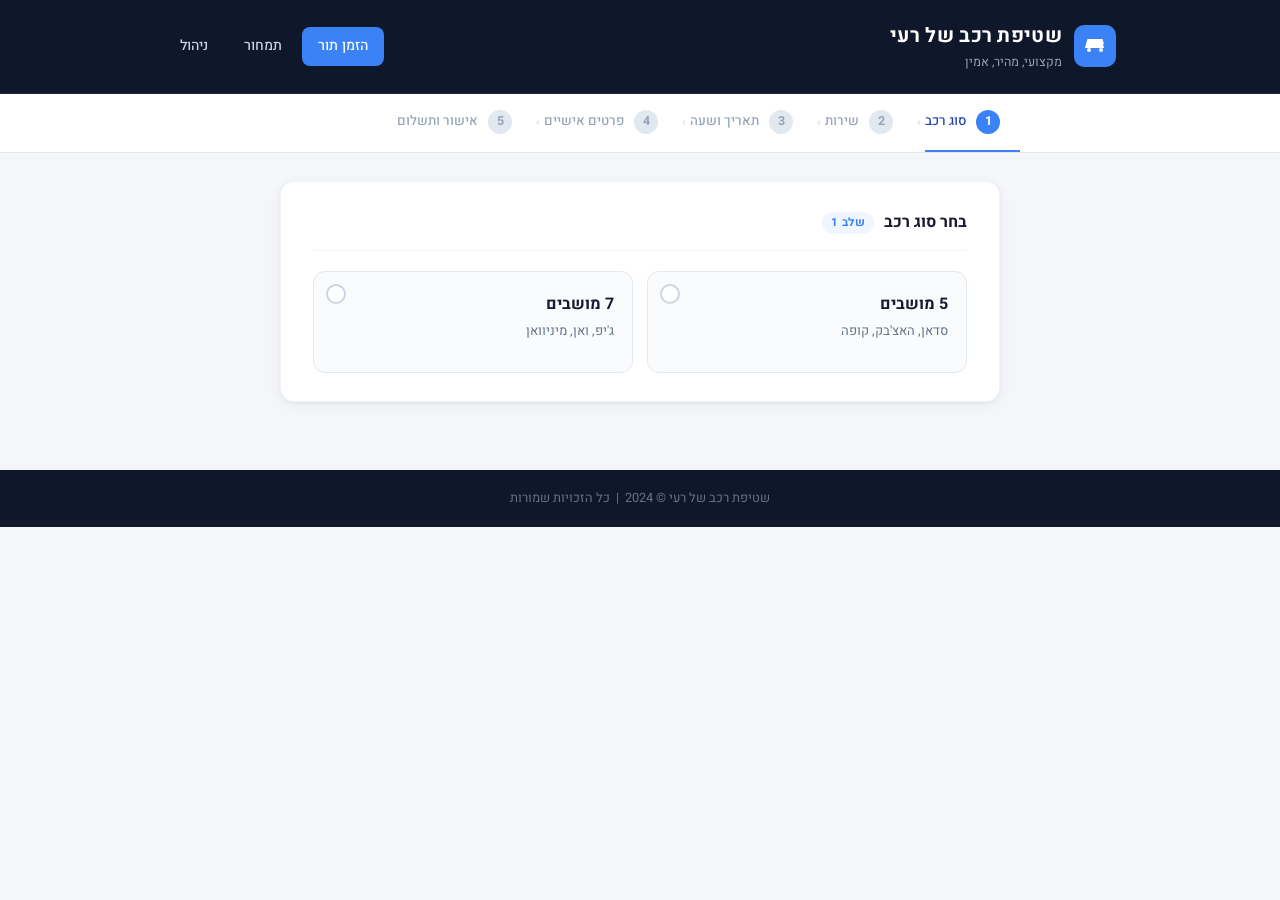
==== commit 8e497617: "Change name to רעי, currency to shekels, admin password, mobile UI - Rename all instances of ריי → ר" ====
--- a/index.html
+++ b/index.html
@@ -3,7 +3,7 @@
 <head>
   <meta charset="UTF-8" />
   <meta name="viewport" content="width=device-width, initial-scale=1.0" />
-  <title>הזמן תור - שטיפת רכב של ריי</title>
+  <title>הזמן תור - שטיפת רכב של רעי</title>
   <link rel="stylesheet" href="style.css" />
 </head>
 <body>
@@ -17,7 +17,7 @@
         </svg>
       </div>
       <div class="logo-text">
-        <h1>שטיפת רכב של ריי</h1>
+        <h1>שטיפת רכב של רעי</h1>
         <p>מקצועי, מהיר, אמין</p>
       </div>
     </div>
@@ -138,12 +138,12 @@
 
       <div class="alert alert-info">
         <div class="alert-dot"></div>
-        <div>שלח את התשלום דרך <strong>Bitt / DCash</strong> לפרטים המופיעים למטה, ולאחר מכן לחץ על "אשר הזמנה".</div>
-      </div>
-
-      <!-- Bitt inline details -->
+        <div>שלח את התשלום דרך <strong>ביט</strong> לפרטים המופיעים למטה, ולאחר מכן לחץ על "אשר הזמנה".</div>
+      </div>
+
+      <!-- Bit payment details -->
       <div style="border:1.5px solid #d1fae5;border-radius:12px;padding:18px;margin-bottom:16px;background:#f0fdf4">
-        <div style="font-weight:700;color:#065f46;font-size:0.95rem;margin-bottom:12px">פרטי תשלום Bitt / DCash</div>
+        <div style="font-weight:700;color:#065f46;font-size:0.95rem;margin-bottom:12px">פרטי תשלום ביט</div>
         <table style="width:100%;border-collapse:collapse;font-size:0.9rem">
           <tr>
             <td style="color:#6b7280;padding:5px 0;width:40%">שלח אל</td>
@@ -176,7 +176,7 @@
 </div>
 
 <footer>
-  <p>שטיפת רכב של ריי &copy; 2024 &nbsp;|&nbsp; כל הזכויות שמורות</p>
+  <p>שטיפת רכב של רעי &copy; 2024 &nbsp;|&nbsp; כל הזכויות שמורות</p>
 </footer>
 
 <script src="data.js"></script>
--- a/style.css
+++ b/style.css
@@ -1042,14 +1042,80 @@
 }
 
 /* ── Responsive ──────────────────────────────── */
-@media (max-width: 600px) {
-  .header-top { padding: 14px 16px; }
-  .page-hero { padding: 24px 16px 20px; }
-  .page-hero h2 { font-size: 1.3rem; }
-  .card { padding: 20px 18px; }
-  .container { padding: 20px 14px 40px; }
-  .tab-btn { padding: 8px 12px; font-size: 0.8rem; }
-  .step-item { padding: 12px 14px 12px 0; }
+@media (max-width: 640px) {
+  /* Header */
+  .header-top {
+    padding: 12px 14px;
+    flex-direction: column;
+    align-items: flex-start;
+    gap: 10px;
+  }
+  nav { width: 100%; }
+  nav a { padding: 7px 11px; font-size: 0.82rem; }
+
+  /* Hero */
+  .page-hero { padding: 22px 14px 18px; }
+  .page-hero h2 { font-size: 1.2rem; }
+  .page-hero p { font-size: 0.85rem; }
+
+  /* Step bar */
+  .step-bar { padding: 0 10px; }
+  .step-item { padding: 10px 8px 10px 0; font-size: 0.75rem; gap: 6px; }
+  .step-item .step-num { width: 20px; height: 20px; font-size: 0.7rem; }
+  .step-sep { display: none; }
+
+  /* Container & cards */
+  .container { padding: 16px 12px 40px; }
+  .card { padding: 18px 14px; border-radius: 12px; }
+  .card-title { font-size: 0.92rem; margin-bottom: 16px; }
+
+  /* Option grid — full width on mobile */
+  .option-grid { grid-template-columns: 1fr; gap: 10px; }
+  .option-card { padding: 16px 14px; }
+
+  /* Slot buttons — bigger tap targets */
+  .slot-btn { padding: 11px 14px; font-size: 0.85rem; }
+
+  /* Buttons */
+  .btn { font-size: 0.9rem; padding: 12px 18px; }
+  .btn-sm { padding: 9px 14px; font-size: 0.82rem; }
+
+  /* Summary */
+  .summary-row { font-size: 0.85rem; }
+  .summary-row.total { font-size: 0.95rem; }
+
+  /* Admin tabs — wrap & full width */
+  .admin-tabs { gap: 4px; padding: 5px; }
+  .tab-btn { padding: 8px 10px; font-size: 0.78rem; flex: 1; min-width: 0; text-align: center; }
+  .tab-btn.tab-danger { margin-right: 0; }
+
+  /* Booking items — stack vertically */
+  .booking-item { flex-direction: column; }
+  .booking-actions { width: 100%; justify-content: flex-start; }
+
+  /* Stats */
+  .stats-grid { grid-template-columns: repeat(2, 1fr); }
+  .stat-card .stat-value { font-size: 1.35rem; }
+
+  /* Schedule */
+  .schedule-row { flex-direction: column; align-items: flex-start; gap: 8px; }
+  .time-range { min-width: 0; width: 100%; flex-wrap: wrap; }
+
+  /* Pricing table — horizontal scroll */
+  .pricing-table { font-size: 0.8rem; }
+  .pricing-table th, .pricing-table td { padding: 9px 10px; }
+
+  /* Detail table */
+  .detail-table td { font-size: 0.82rem; padding: 8px 10px; }
+  .detail-table td:first-child { width: 44%; }
+
+  /* Bitt panel */
+  .bitt-panel { padding: 16px 14px; }
+  .bitt-details-table { padding: 12px 14px; }
+  .bitt-details-table table { font-size: 0.82rem; }
+
+  /* Filter bar */
+  .filter-bar input, .filter-bar select { min-width: 100%; }
 }
 
 /* ── Print ───────────────────────────────────── */
